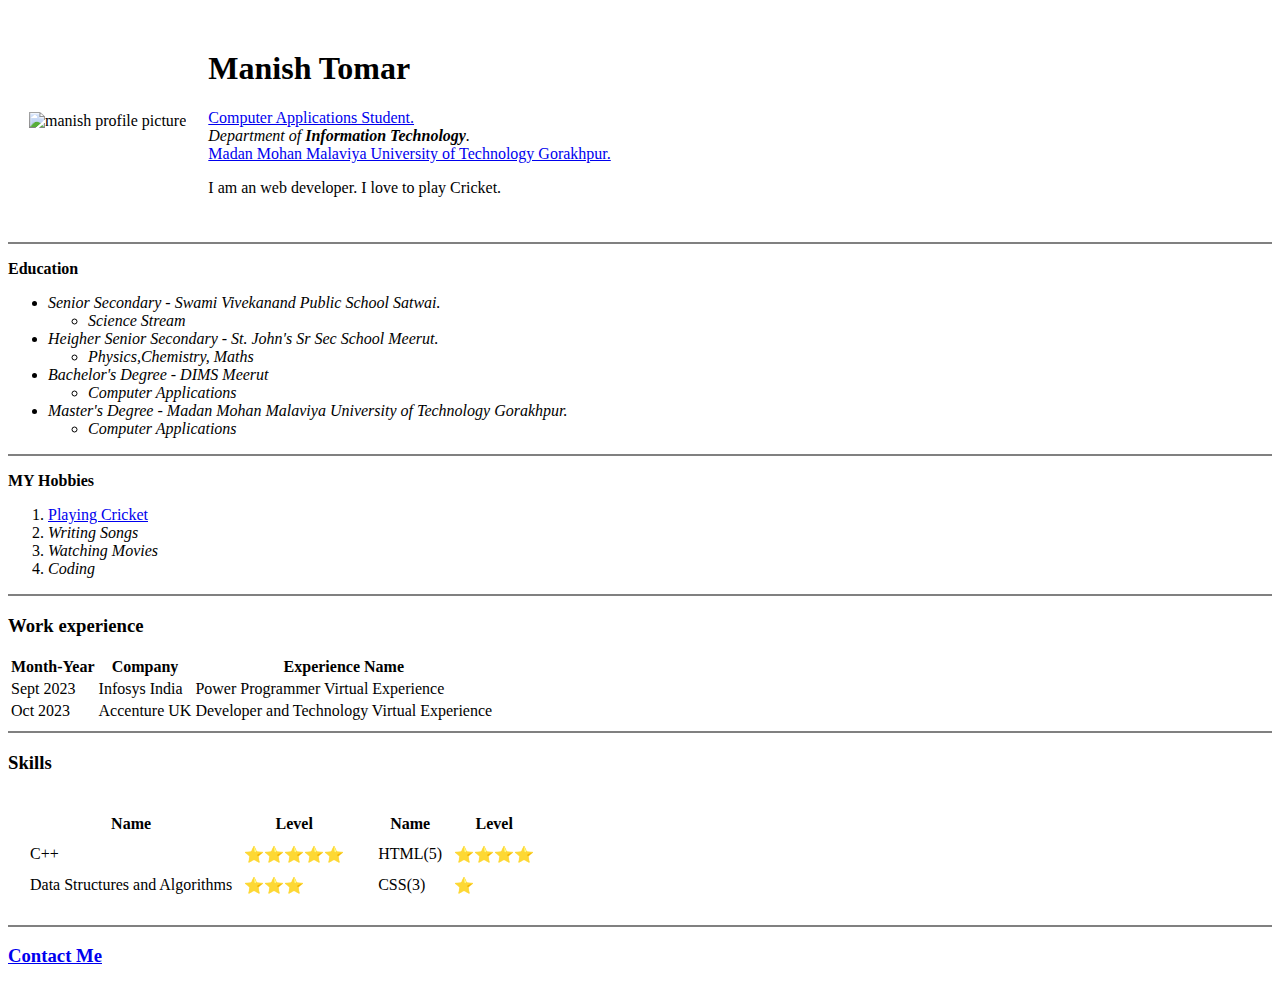
==== index.html @ 6d9a7ffa "Add Initial CV website files" ====
<!DOCTYPE html>
<html lang="en" dir="ltr">

<head>
  <meta charset="utf-8">
  <title> Manish Tomar </title>
</head>

<body>
  <table cellspacing="20">
    <tr>
      <td>
        <img src="images/manish.jpg" alt="manish profile picture" />
        <!-- we use alt attribute beacuse if the image url is wrong user will see this text displayed -->
      </td>
      <td>
        <h1> Manish Tomar</h1>
        <p>
          <a href="https://en.wikipedia.org/wiki/Computer_Applications_(UIL)" <em>Computer Applications Student.</em></a>
          <br /><em>Department of <b>Information Technology</b>.</em>
          <br />
          <a href="http://www.mmmut.ac.in/" <em>Madan Mohan Malaviya University of Technology Gorakhpur.</em></a>

        </p>
        <p>
          I am an web developer. I love to play Cricket.
        </p>
      </td>
    </tr>
  </table>

  <hr size="2" noshade />
  <p><b>Education</p></b>
  <ul>
    <li>
      <em> Senior Secondary - Swami Vivekanand Public School Satwai.</em>
      <ul>

        <li>
          <em>Science Stream</em>
        </li>
      </ul>
    </li>
    <li>
      <em>Heigher Senior Secondary - St. John's Sr Sec School Meerut. </em>
      <ul>
        <li>
          <em>Physics,Chemistry, Maths</em>
        </li>
      </ul>
    </li>
    <li>
      <em>Bachelor's Degree - DIMS Meerut </em>
      <ul>
        <li>
          <em>Computer Applications</em>
        </li>
      </ul>
    </li>
    <li>
      <em>Master's Degree - Madan Mohan Malaviya University of Technology Gorakhpur.</em>
      <ul>

        <li>
          <em>Computer Applications</em>
        </li>
      </ul>
    </li>
  </ul>
  <hr size="2" noshade />
  <p>
    <b>MY Hobbies</b>
  <ol>
    <li>
      <a href="https://en.wikipedia.org/wiki/Cricket" <em>Playing Cricket</em></a>
    </li>
    <li>
      <em>Writing Songs</em>
    </li>
    <li>
      <em>Watching Movies</em </li>
    <li>
      <em>Coding</em>
    </li>
  </ol>
  </p>

  </ul>
  <hr size="2" noshade />

  <h3>Work experience</h3>
  <table>
    <thead> <!-- thead used for create the table head like the data is related to? -->
      <tr> <!-- tr stands for table row in this we can create rows horizontaly -->
        <th> <!-- th stands for the haed name -->
          Month-Year
        </th>
        <th>
          Company
        </th>
        <th>
          Experience Name
        </th>
      </tr>
    </thead>
    <tbody> <!-- tbody used for the body of the table -->
      <tr>
        <td> <!-- td stands for the table data means that the data in the row -->
          Sept 2023
        </td>
        <td>
          Infosys India
        </td>
        <td>
          Power Programmer Virtual Experience
        </td>
      </tr>
      <tr>
        <td>
          Oct 2023
        </td>
        <td>
          Accenture UK
        </td>
        <td>
          Developer and Technology Virtual Experience
        </td>

      </tr>

    </tbody>

  </table>

  <hr size="2" noshade />
  <h3>Skills</h3>
    <table cellspacing="10">
    <cr>
      <td>
          <table cellspacing="10">
          <thead>
            <tr>
              <th>
                Name
              </th>
              <th>
                Level
              </th>
            </tr>
          </thead>
          <tbody>
            <tr>
              <td>
                C++
              </td>
              <td>
                ⭐⭐⭐⭐⭐
              </td>
            </tr>
            <tr>
              <td>
                Data Structures and Algorithms
              </td>
              <td>
                ⭐⭐⭐
              </td>
            </tr>
          </tbody>

        </table>
      </td>
      <td>
        <table cellspacing="10">
          <thead>
            <tr>
              <th>
                Name
              </th>
              <th>
                Level
              </th>
            </tr>
          </thead>
          <tbody>
            <tr>
              <td>
                HTML(5)
              </td>
              <td>
                ⭐⭐⭐⭐
              </td>
            </tr>
            <tr>
              <td>
                CSS(3)
              </td>
              <td>
                ⭐
              </td>
            </tr>
          </tbody>

        </table>
      </td>
    </cr>
  </table>
  <hr size="2" noshade />

  <a href="contact.html">
    <h3> <b> Contact Me</b></h3>
  </a>

</body>

</html>
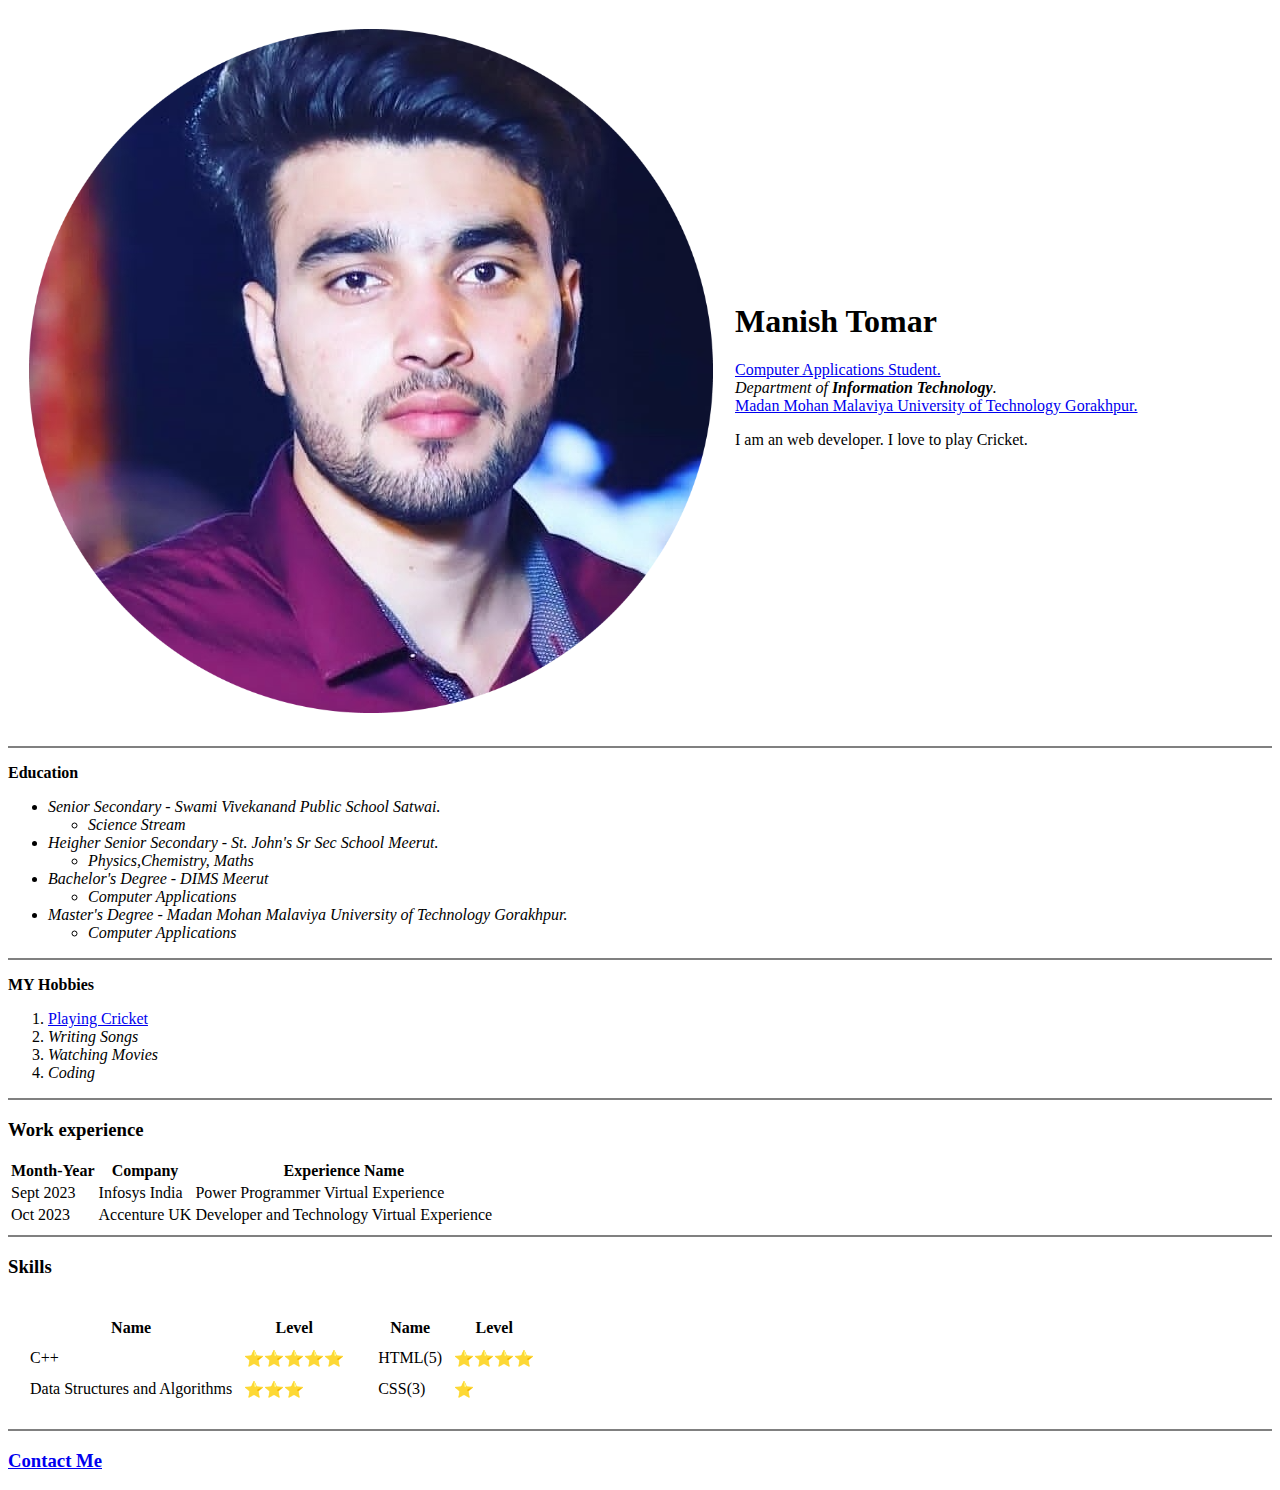
==== commit 1ec57737: "Add files via upload" ====
--- a/index.html
+++ b/index.html
@@ -10,7 +10,7 @@
   <table cellspacing="20">
     <tr>
       <td>
-        <img src="images/manish.jpg" alt="manish profile picture" />
+        <img src="images/manish.png" alt="manish profile picture" />
         <!-- we use alt attribute beacuse if the image url is wrong user will see this text displayed -->
       </td>
       <td>
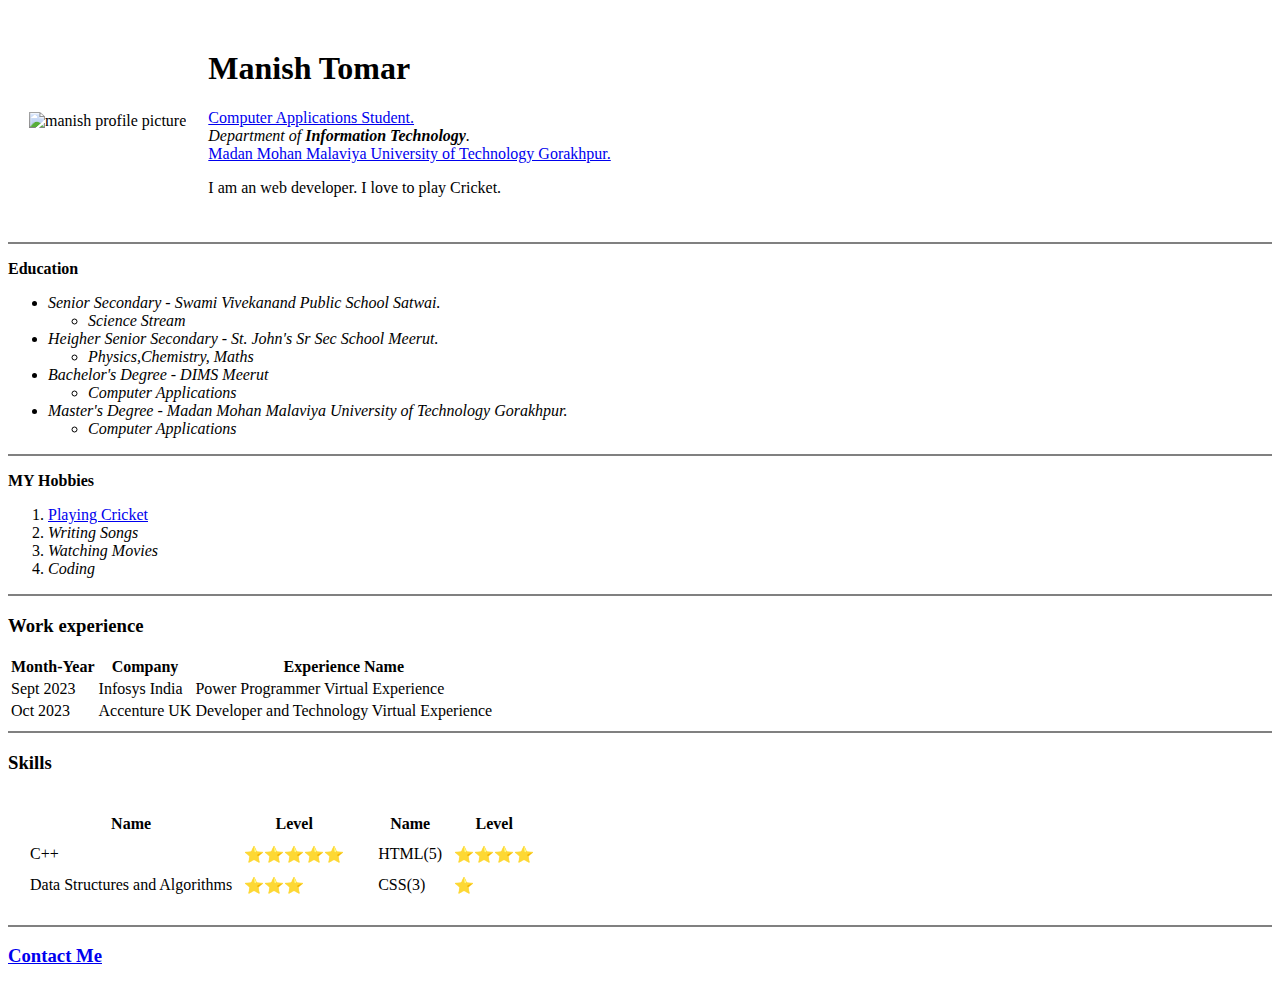
==== commit 9d4b03db: "Update index.html" ====
--- a/index.html
+++ b/index.html
@@ -10,7 +10,7 @@
   <table cellspacing="20">
     <tr>
       <td>
-        <img src="images/manish.png" alt="manish profile picture" />
+        <img src="images/manish.jpg" alt="manish profile picture" />
         <!-- we use alt attribute beacuse if the image url is wrong user will see this text displayed -->
       </td>
       <td>
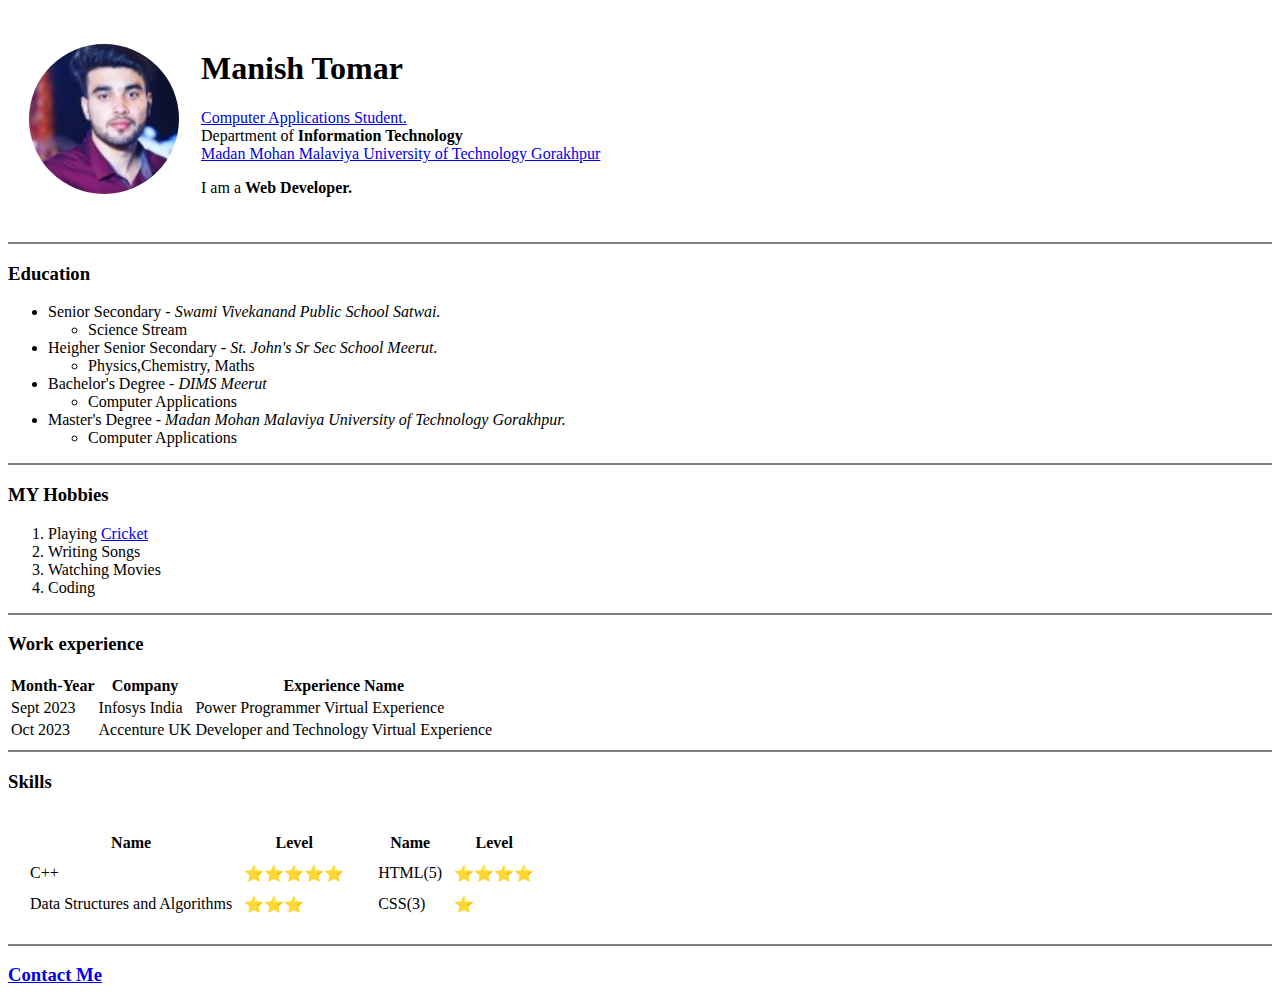
==== commit b375bbc8: "Update index.html" ====
--- a/index.html
+++ b/index.html
@@ -4,9 +4,17 @@
 <head>
   <meta charset="utf-8">
   <title> Manish Tomar </title>
+  <link rel="stylesheet" href="css/styles.css">
+  <style>
+  img{
+    border-radius:90%;
+    width:150px;
+  }
+  </style>
+
 </head>
 
-<body>
+<body> <!--<body style="background color: white"> called the in line css when we use css code inside any tag -->
   <table cellspacing="20">
     <tr>
       <td>
@@ -16,76 +24,74 @@
       <td>
         <h1> Manish Tomar</h1>
         <p>
-          <a href="https://en.wikipedia.org/wiki/Computer_Applications_(UIL)" <em>Computer Applications Student.</em></a>
-          <br /><em>Department of <b>Information Technology</b>.</em>
+          <a href="https://en.wikipedia.org/wiki/Computer_Applications_(UIL)">Computer Applications Student.</a>
+          <br />Department of <b>Information Technology</b>
           <br />
-          <a href="http://www.mmmut.ac.in/" <em>Madan Mohan Malaviya University of Technology Gorakhpur.</em></a>
+          <a href="http://www.mmmut.ac.in/">Madan Mohan Malaviya University of Technology Gorakhpur</a>
 
         </p>
         <p>
-          I am an web developer. I love to play Cricket.
+          I am a <b>Web Developer.</b>
         </p>
       </td>
     </tr>
   </table>
 
   <hr size="2" noshade />
-  <p><b>Education</p></b>
+
+  <h3>Education</h3>
   <ul>
     <li>
-      <em> Senior Secondary - Swami Vivekanand Public School Satwai.</em>
-      <ul>
-
-        <li>
-          <em>Science Stream</em>
-        </li>
-      </ul>
-    </li>
-    <li>
-      <em>Heigher Senior Secondary - St. John's Sr Sec School Meerut. </em>
-      <ul>
-        <li>
-          <em>Physics,Chemistry, Maths</em>
-        </li>
-      </ul>
-    </li>
-    <li>
-      <em>Bachelor's Degree - DIMS Meerut </em>
-      <ul>
-        <li>
-          <em>Computer Applications</em>
-        </li>
-      </ul>
-    </li>
-    <li>
-      <em>Master's Degree - Madan Mohan Malaviya University of Technology Gorakhpur.</em>
-      <ul>
-
-        <li>
-          <em>Computer Applications</em>
+      Senior Secondary - <em>Swami Vivekanand Public School Satwai.</em>
+      <ul>
+
+        <li>
+          Science Stream
+        </li>
+      </ul>
+    </li>
+    <li>
+      Heigher Senior Secondary - <em>St. John's Sr Sec School Meerut. </em>
+      <ul>
+        <li>
+          Physics,Chemistry, Maths
+        </li>
+      </ul>
+    </li>
+    <li>
+      Bachelor's Degree - <em>DIMS Meerut </em>
+      <ul>
+        <li>
+          Computer Applications
+        </li>
+      </ul>
+    </li>
+    <li>
+      Master's Degree - <em>Madan Mohan Malaviya University of Technology Gorakhpur.</em>
+      <ul>
+
+        <li>
+          Computer Applications
         </li>
       </ul>
     </li>
   </ul>
   <hr size="2" noshade />
   <p>
-    <b>MY Hobbies</b>
+  <h3>MY Hobbies</h3>
   <ol>
     <li>
-      <a href="https://en.wikipedia.org/wiki/Cricket" <em>Playing Cricket</em></a>
-    </li>
-    <li>
-      <em>Writing Songs</em>
-    </li>
-    <li>
-      <em>Watching Movies</em </li>
-    <li>
-      <em>Coding</em>
+      Playing <a href="https://en.wikipedia.org/wiki/Cricket">Cricket</a>
+    </li>
+    <li>
+      Writing Songs
+    </li>
+    <li>
+      Watching Movies </li>
+    <li>
+      Coding
     </li>
   </ol>
-  </p>
-
-  </ul>
   <hr size="2" noshade />
 
   <h3>Work experience</h3>
@@ -134,10 +140,10 @@
 
   <hr size="2" noshade />
   <h3>Skills</h3>
-    <table cellspacing="10">
-    <cr>
-      <td>
-          <table cellspacing="10">
+  <table cellspacing="10">
+    <tr>
+      <td>
+        <table cellspacing="10">
           <thead>
             <tr>
               <th>
@@ -202,7 +208,7 @@
 
         </table>
       </td>
-    </cr>
+    </tr>
   </table>
   <hr size="2" noshade />
 
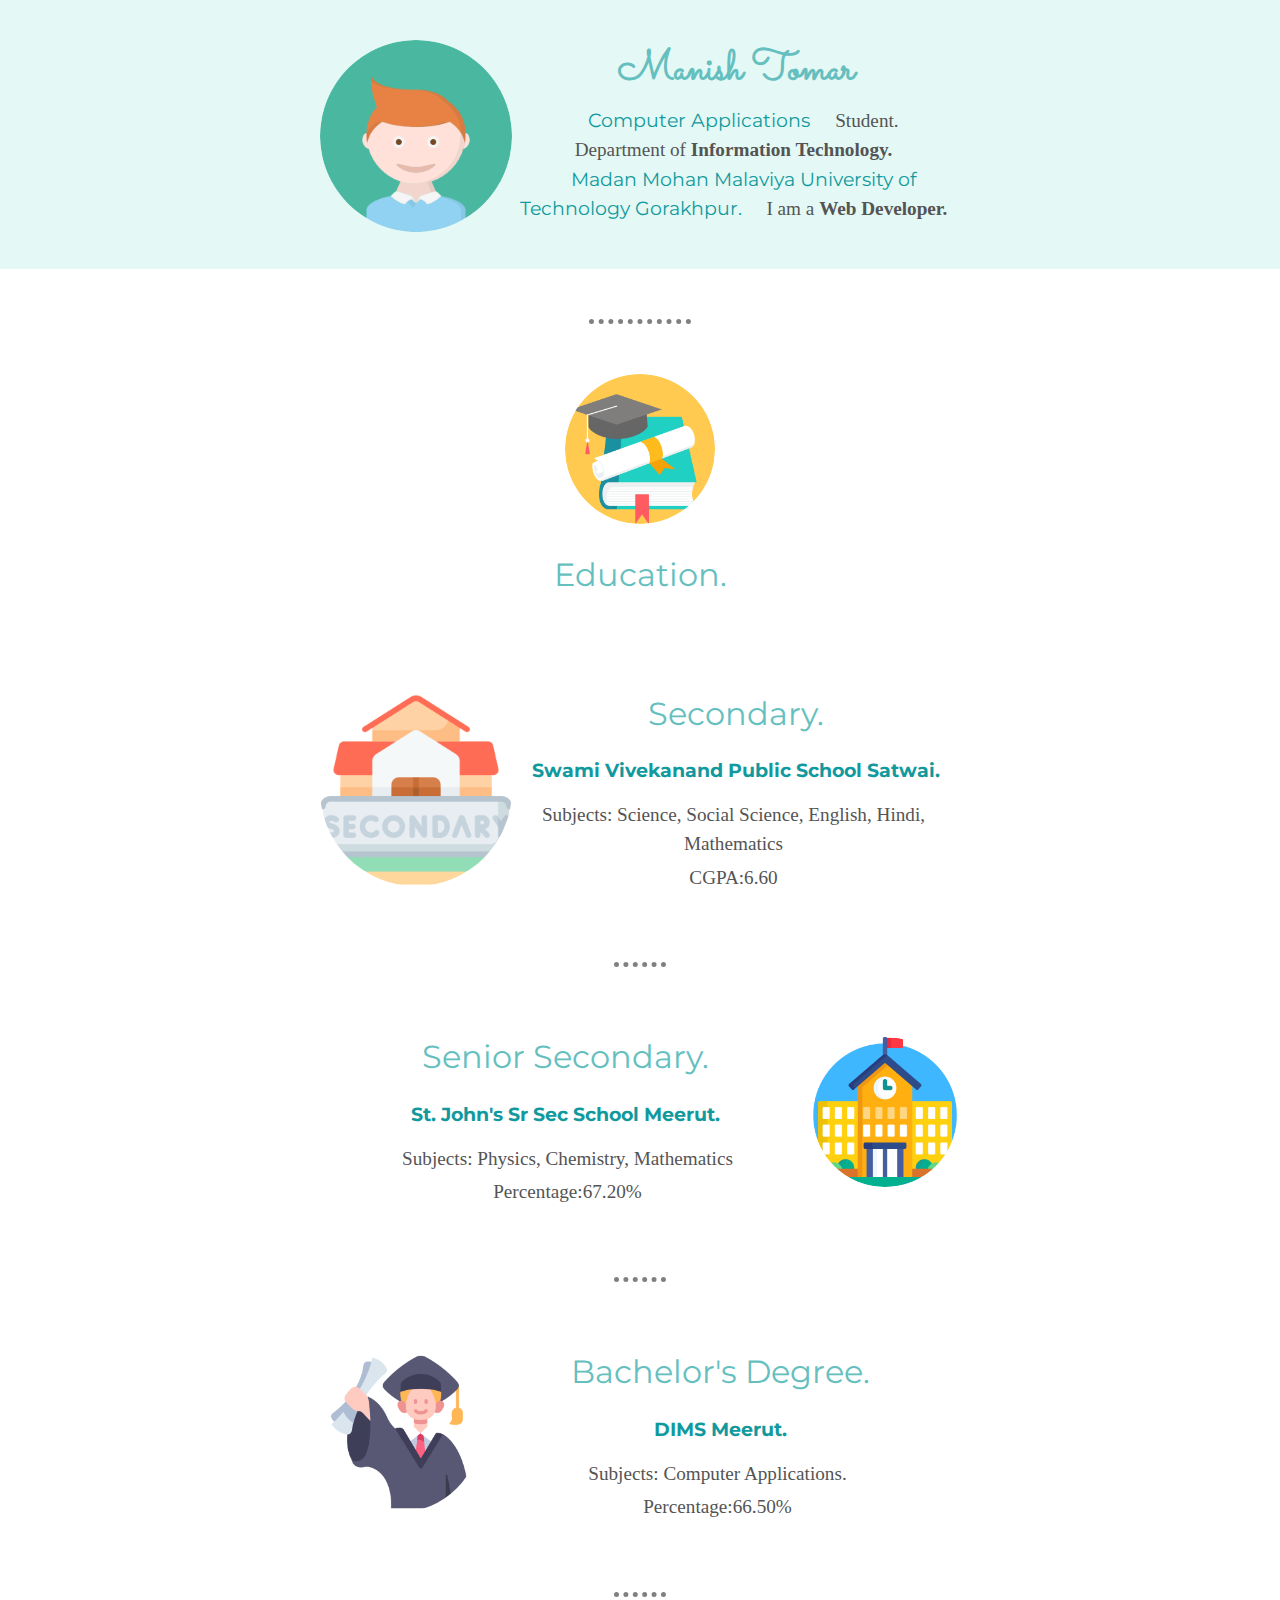
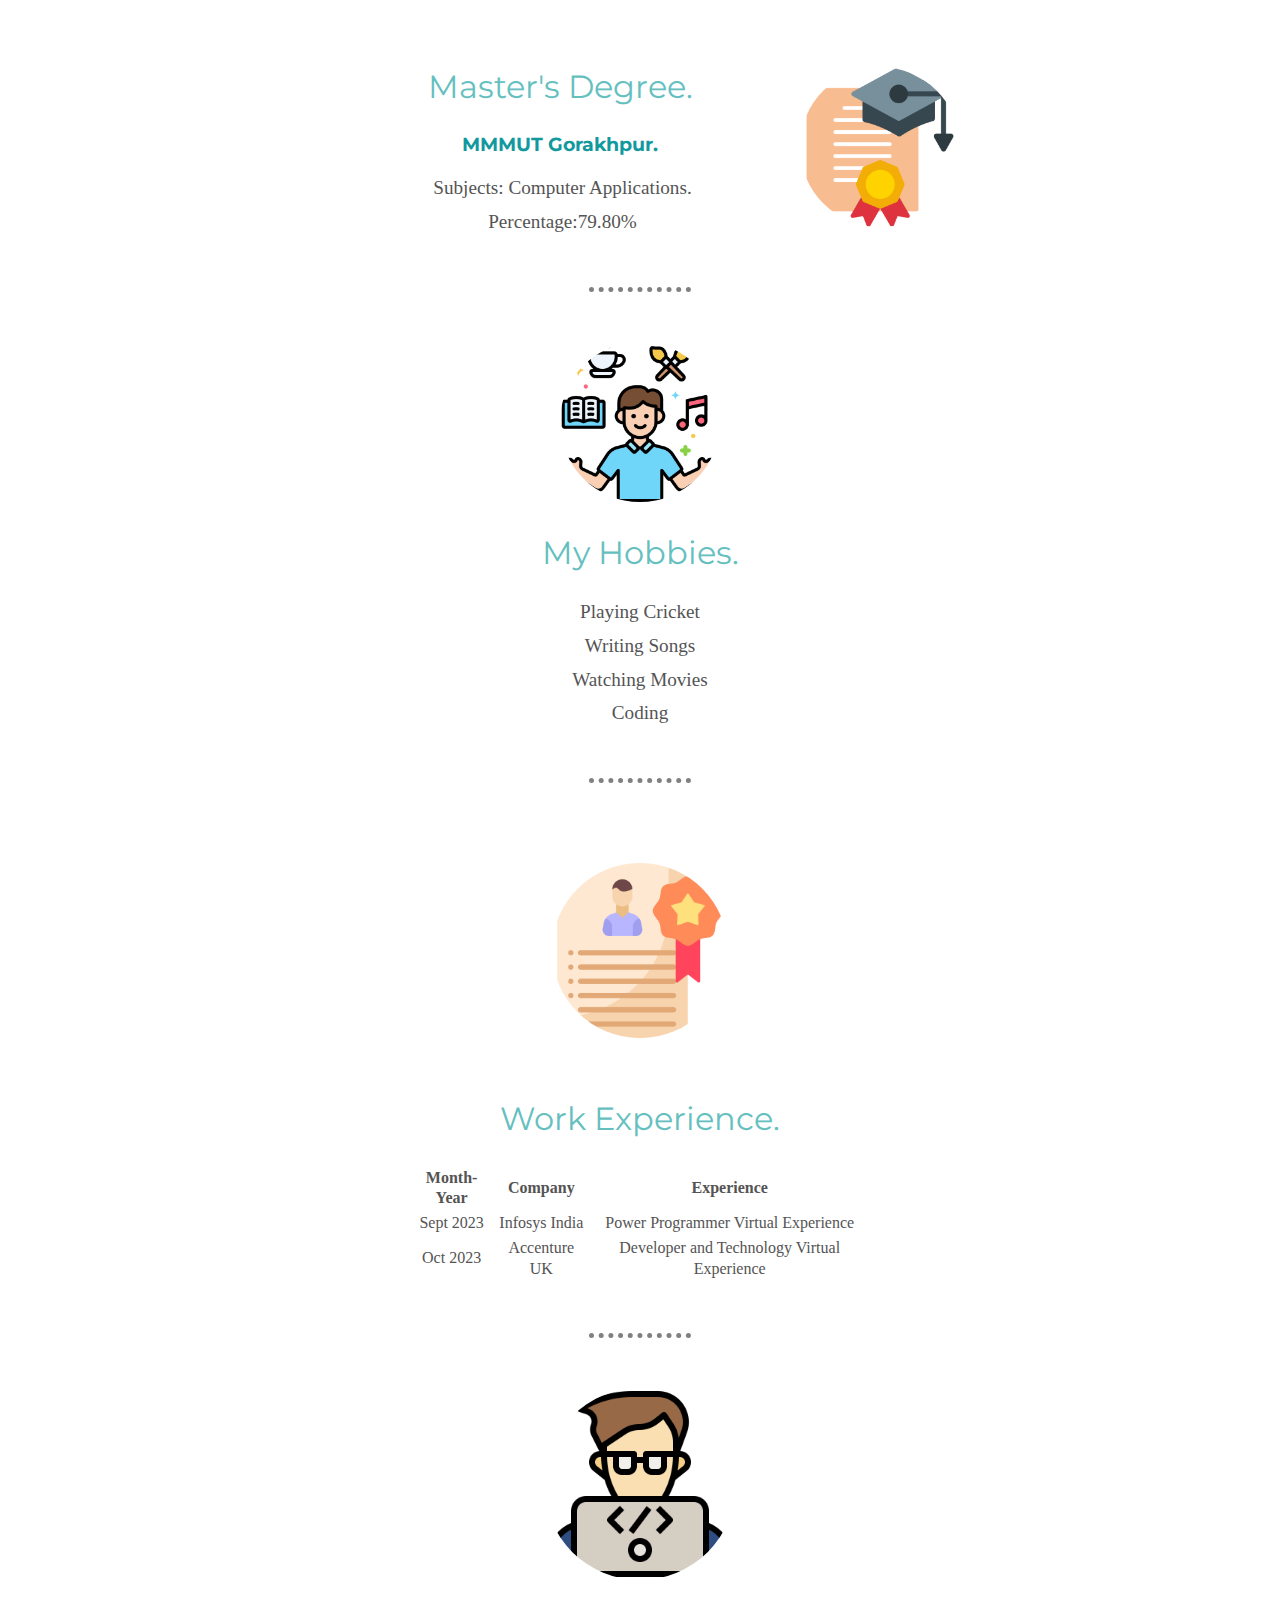
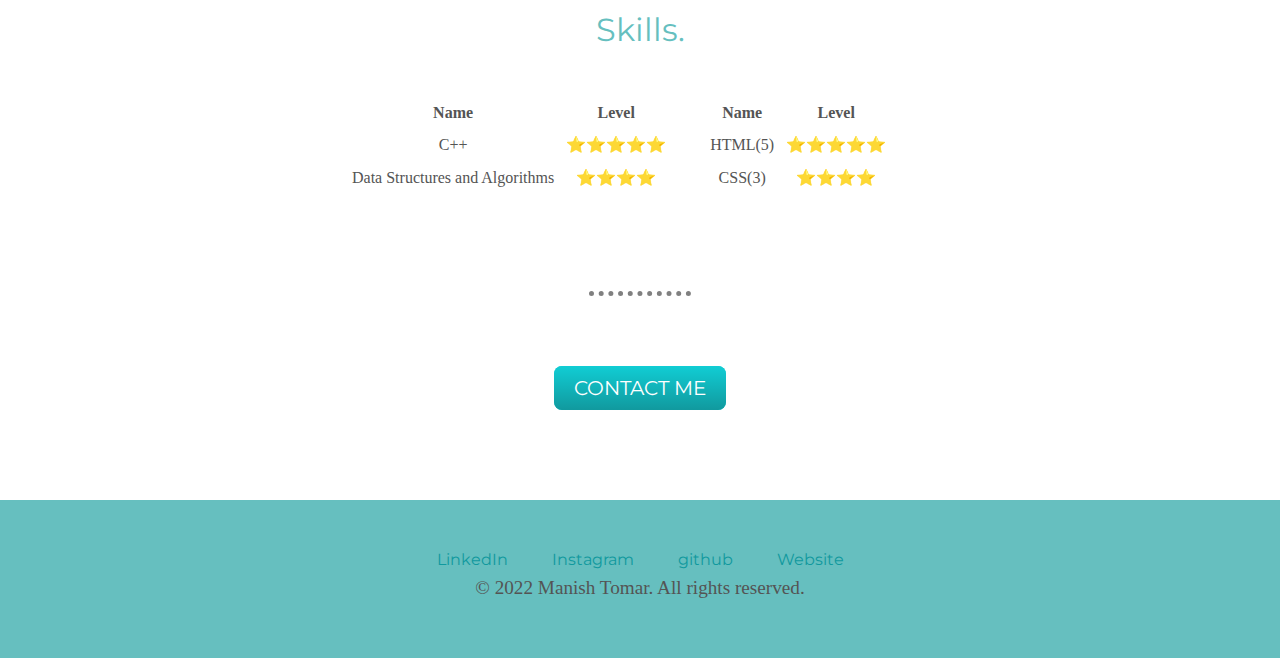
==== commit a8dd486d: "Add files via upload" ====
--- a/index.html
+++ b/index.html
@@ -5,142 +5,146 @@
   <meta charset="utf-8">
   <title> Manish Tomar </title>
   <link rel="stylesheet" href="css/styles.css">
+  <link rel="icon" href="favicon.ico">
+  <link rel="preconnect" href="https://fonts.googleapis.com">
+  <link rel="preconnect" href="https://fonts.gstatic.com" crossorigin>
+  <link href="https://fonts.googleapis.com/css2?family=Merriweather&family=Montserrat&family=Sacramento&display=swap" rel="stylesheet">
   <style>
-  img{
-    border-radius:90%;
-    width:150px;
-  }
+
   </style>
 
 </head>
 
 <body> <!--<body style="background color: white"> called the in line css when we use css code inside any tag -->
-  <table cellspacing="20">
-    <tr>
-      <td>
-        <img src="images/manish.jpg" alt="manish profile picture" />
-        <!-- we use alt attribute beacuse if the image url is wrong user will see this text displayed -->
-      </td>
-      <td>
-        <h1> Manish Tomar</h1>
-        <p>
-          <a href="https://en.wikipedia.org/wiki/Computer_Applications_(UIL)">Computer Applications Student.</a>
-          <br />Department of <b>Information Technology</b>
-          <br />
-          <a href="http://www.mmmut.ac.in/">Madan Mohan Malaviya University of Technology Gorakhpur</a>
-
-        </p>
-        <p>
-          I am a <b>Web Developer.</b>
-        </p>
-      </td>
-    </tr>
-  </table>
-
+  <div class="upper-container">
+    <div class="profile">
+      <img class="profile-img " src="images/boy.png" alt="manish profile picture" />
+      <!-- we use alt attribute beacuse if the image url is wrong user will see this text displayed -->
+      <h1> Manish Tomar</h1>
+      <p>
+        <a href="https://en.wikipedia.org/wiki/Computer_Applications_(UIL)">Computer Applications</a> Student.
+        <br />Department of <b>Information Technology.</b>
+        <br />
+        <a href="http://www.mmmut.ac.in/">Madan Mohan Malaviya University of Technology Gorakhpur.</a>
+        I am a <b>Web Developer.</b>
+      </p>
+    </div>
+  </div>
   <hr size="2" noshade />
 
-  <h3>Education</h3>
-  <ul>
-    <li>
-      Senior Secondary - <em>Swami Vivekanand Public School Satwai.</em>
-      <ul>
-
-        <li>
-          Science Stream
-        </li>
-      </ul>
-    </li>
-    <li>
-      Heigher Senior Secondary - <em>St. John's Sr Sec School Meerut. </em>
-      <ul>
-        <li>
-          Physics,Chemistry, Maths
-        </li>
-      </ul>
-    </li>
-    <li>
-      Bachelor's Degree - <em>DIMS Meerut </em>
-      <ul>
-        <li>
-          Computer Applications
-        </li>
-      </ul>
-    </li>
-    <li>
-      Master's Degree - <em>Madan Mohan Malaviya University of Technology Gorakhpur.</em>
-      <ul>
-
-        <li>
-          Computer Applications
-        </li>
-      </ul>
-    </li>
-  </ul>
+
+  <div class="middle-container">
+
+    <div class="education">
+      <img class="education-img" src="images/scholarship.png" alt="education-img">
+      <h2>Education.</h2>
+      <div class="secondary-edu">
+        <img class="secondry-img" src="images/secondary.png" alt="image">
+        <h2>Secondary.</h2>
+        <h3>Swami Vivekanand Public School Satwai.</h3>
+        <p>Subjects: Science, Social Science, English, Hindi, Mathematics</p>
+        <p>CGPA:6.60</p>
+
+      </div>
+      <hr class="education-hr" size="2" noshade />
+
+      <div class="senior-secondary">
+        <img class="senior-edu" src="images/school.png" alt="school-image">
+        <h2>Senior Secondary.</h2>
+        <h3>St. John's Sr Sec School Meerut.</h3>
+        <p>Subjects: Physics, Chemistry, Mathematics</p>
+        <p>Percentage:67.20%</p>
+      </div>
+
+      <hr class="education-hr" size="2" noshade />
+
+      <div class="bachelor-edu">
+        <img class="bachelor-img" src="images/graduate.png" alt="image">
+        <h2>Bachelor's Degree.</h2>
+        <h3>DIMS Meerut.</h3>
+        <p>Subjects: Computer Applications.</p>
+        <p>Percentage:66.50%</p>
+      </div>
+
+      <hr class="education-hr" size="2" noshade />
+
+      <div class="masters-edu">
+        <img class="master-img" src="images/certificate.png" alt="image">
+        <h2>Master's Degree.</h2>
+        <h3>MMMUT Gorakhpur.</h3>
+        <p>Subjects: Computer Applications.</p>
+        <p>Percentage:79.80%</p>
+      </div>
+
+    </div>
+    <hr size="2" noshade />
+
+    <div class="hobbies">
+      <img class=" hobbies-img " src="images/mental-health.png" alt="">
+        <h2>My Hobbies.</h2>
+      <p>Playing Cricket</p>
+      <p>Writing Songs</p>
+      <p>Watching Movies</p>
+      <p class="last-p"> Coding</p>
+    </div>
+
+    <hr size="2" noshade />
+
+    <div class="work-exp">
+      <img class="work-exp" src="images/experience.png" alt="">
+      <h2>Work Experience.</h2>
+      <table>
+        <thead> <!-- thead used for create the table head like the data is related to? -->
+          <tr> <!-- tr stands for table row in this we can create rows horizontaly -->
+            <th> <!-- th stands for the haed name -->
+              Month-Year
+            </th>
+            <th>
+              Company
+            </th>
+            <th>
+              Experience
+            </th>
+          </tr>
+        </thead>
+        <tbody> <!-- tbody used for the body of the table -->
+          <tr>
+            <td> <!-- td stands for the table data means that the data in the row -->
+              Sept 2023
+            </td>
+            <td>
+              Infosys India
+            </td>
+            <td>
+              Power Programmer Virtual Experience
+            </td>
+          </tr>
+          <tr>
+            <td>
+              Oct 2023
+            </td>
+            <td>
+              Accenture UK
+            </td>
+            <td>
+              Developer and Technology Virtual Experience
+            </td>
+
+          </tr>
+
+        </tbody>
+
+      </table>
+    </div>
+  </div>
+
   <hr size="2" noshade />
-  <p>
-  <h3>MY Hobbies</h3>
-  <ol>
-    <li>
-      Playing <a href="https://en.wikipedia.org/wiki/Cricket">Cricket</a>
-    </li>
-    <li>
-      Writing Songs
-    </li>
-    <li>
-      Watching Movies </li>
-    <li>
-      Coding
-    </li>
-  </ol>
-  <hr size="2" noshade />
-
-  <h3>Work experience</h3>
-  <table>
-    <thead> <!-- thead used for create the table head like the data is related to? -->
-      <tr> <!-- tr stands for table row in this we can create rows horizontaly -->
-        <th> <!-- th stands for the haed name -->
-          Month-Year
-        </th>
-        <th>
-          Company
-        </th>
-        <th>
-          Experience Name
-        </th>
-      </tr>
-    </thead>
-    <tbody> <!-- tbody used for the body of the table -->
-      <tr>
-        <td> <!-- td stands for the table data means that the data in the row -->
-          Sept 2023
-        </td>
-        <td>
-          Infosys India
-        </td>
-        <td>
-          Power Programmer Virtual Experience
-        </td>
-      </tr>
-      <tr>
-        <td>
-          Oct 2023
-        </td>
-        <td>
-          Accenture UK
-        </td>
-        <td>
-          Developer and Technology Virtual Experience
-        </td>
-
-      </tr>
-
-    </tbody>
-
-  </table>
-
-  <hr size="2" noshade />
-  <h3>Skills</h3>
-  <table cellspacing="10">
+
+<div class="skill">
+
+  <img class="skills-img"src="images/coding.png" alt="">
+  <h2>Skills.</h2>
+  <table class="last-table" cellspacing="10">
     <tr>
       <td>
         <table cellspacing="10">
@@ -168,7 +172,7 @@
                 Data Structures and Algorithms
               </td>
               <td>
-                ⭐⭐⭐
+                ⭐⭐⭐⭐
               </td>
             </tr>
           </tbody>
@@ -193,15 +197,15 @@
                 HTML(5)
               </td>
               <td>
+                ⭐⭐⭐⭐⭐
+              </td>
+            </tr>
+            <tr>
+              <td>
+                CSS(3)
+              </td>
+              <td>
                 ⭐⭐⭐⭐
-              </td>
-            </tr>
-            <tr>
-              <td>
-                CSS(3)
-              </td>
-              <td>
-                ⭐
               </td>
             </tr>
           </tbody>
@@ -210,11 +214,28 @@
       </td>
     </tr>
   </table>
+</div>
+
+
   <hr size="2" noshade />
 
-  <a href="contact.html">
-    <h3> <b> Contact Me</b></h3>
-  </a>
+  <div class="contact-me">
+    <a class="btn" href="mailto:tomarmanish32@email.com">CONTACT ME</a>
+    </a>
+  </div>
+
+  <div class="bottom-container">
+
+    <a class="footer-link-linkedin" href="https://www.linkedin.com/in/manish-tomar-09b75523b/">LinkedIn</a>
+    <a class="footer-link-insta" href="https://www.instagram.com/_tomarmanish/">Instagram</a>
+    <a href="https://github.com/manishtomarr1">github</a>
+    <a class="footer-link-website" href=" https://manishtomarr1.github.io/cv/">Website</a>
+
+    <p class="copy">© 2022 Manish Tomar. All rights reserved.</p>
+
+
+
+  </div>
 
 </body>
 
--- a/css/styles.css
+++ b/css/styles.css
@@ -0,0 +1,221 @@
+/*
+when we write css code in html page then it is called internal css
+when in the html tag called inline CSS
+when we made seprate file of css which will effext whole pages of our website then it is called exteral css
+inline->internal->external the default priority
+ */
+body{
+    text-align: center;
+    margin:0;
+  }
+    img{
+      border-radius:90%;
+      width:150px;
+    }
+
+hr{
+  background:none;
+  border-style:none;
+  border-top-style:dotted;
+  border-color:grey;
+  border-width:5px;
+  width:8%;
+  margin-bottom: 50px;
+}
+/* now we can apply this in all pages of our website*/
+
+h3{
+    color: #11999E;
+    font-family: 'Montserrat', sans-serif;
+  }
+
+
+h1{
+color: #66BFBF;
+margin:0;
+font-family: 'Sacramento', cursive;
+font-size: 2.625rem;
+
+}
+
+h2 {
+  font-family: 'Montserrat', sans-serif;
+  font-size: 2rem;
+  /* px is not dynamic in natute */
+  color: #66BFBF;
+  font-weight: normal;
+}
+
+p{
+color: #545454;
+line-height: 1.5;
+margin:5px;
+font-size: 1.2rem;
+}
+a{
+  color: #11999E;
+  font-family: 'Montserrat', sans-serif;
+  text-decoration: none;
+}
+
+.upper-container{
+  background-color: #E4F9F5;
+  text-align: center;
+  margin-upper:0;
+  margin-bottom:50px;
+}
+
+.profile{
+  width:50%;
+  margin:auto;
+  padding:40px;
+}
+
+.profile-img{
+  width: 30%;
+  float: left;
+}
+
+.secondry-img{
+  width:30%;
+  float:left;
+}
+
+.education{
+margin-top:50px;
+}
+
+.secondary-edu{
+  width:50%;
+  margin:100px auto 50px auto;
+}
+
+.senior-secondary{
+  width: 50%;
+  margin:50px auto 50px auto;
+}
+
+.senior-edu{
+  float:right;
+}
+
+.education-hr{
+  width:4%;
+  margin:70px auto 70px auto;
+}
+
+.bachelor-img{
+  width:25%;
+  float:left;
+}
+
+.bachelor-edu{
+  width: 50%;
+  margin:50px auto 50px auto;
+}
+
+.masters-edu{
+  width:50%;
+  margin:50px auto 50px auto;
+}
+
+.master-img{
+  width:25%;
+  float: right;
+}
+
+.hobbies{
+  width:50%;
+  margin:auto;
+  margin-top:50px;
+}
+
+.hobbies-img{
+  width:25%;
+
+
+}
+
+.last-p{
+  margin-bottom: 50px;
+}
+
+.work-exp{
+  width:37%;
+  margin:auto;
+  margin-top:30px;
+  margin-bottom: 30px;
+}
+
+
+
+table{
+  color:  #545454;
+  line-height: 1.3;
+  margin:5px;
+  font-size: 1.rem;
+  margin-bottom: 50px;
+}
+
+.skill{
+  width:50%;
+  margin:auto;
+  margin-top:50px;
+  margin-bottom: 20px;
+
+}
+
+.skills-img{
+  width:30%;
+}
+
+.last-table{
+  margin-bottom: 30px;
+}
+
+.bottom-container {
+  background-color: #66BFBF;
+  MARGIN-TOP: 100PX;
+  padding: 50px;
+}
+a {
+  color: #11999E;
+  font-family: 'Montserrat', sans-serif;
+  margin: 10px 20px;
+  text-decoration: none;
+}
+
+a:hover {
+  color: #EAF6F6;
+}
+
+.contact-me{
+  margin-top: 80px;
+}
+
+.btn {
+  background: #11CDD4;
+  background-image: -webkit-linear-gradient(top, #11CDD4, #11999E);
+  background-image: -moz-linear-gradient(top, #11CDD4, #11999E);
+  background-image: -ms-linear-gradient(top, #11CDD4, #11999E);
+  background-image: -o-linear-gradient(top, #11CDD4, #11999E);
+  background-image: linear-gradient(to bottom, #11CDD4, #11999E);
+  -webkit-border-radius: 8;
+  -moz-border-radius: 8;
+  border-radius: 8px;
+  font-family: 'Montserrat', sans-serif;
+  color: #ffffff;
+  font-size: 20px;
+  padding: 10px 20px 10px 20px;
+  text-decoration: none;
+}
+
+.btn:hover {
+  background: #30E3CB;
+  background-image: -webkit-linear-gradient(top, #30E3CB, #2BC4AD);
+  background-image: -moz-linear-gradient(top, #30E3CB, #2BC4AD);
+  background-image: -ms-linear-gradient(top, #30E3CB, #2BC4AD);
+  background-image: -o-linear-gradient(top, #30E3CB, #2BC4AD);
+  background-image: linear-gradient(to bottom, #30E3CB, #2BC4AD);
+  text-decoration: none;
+}
